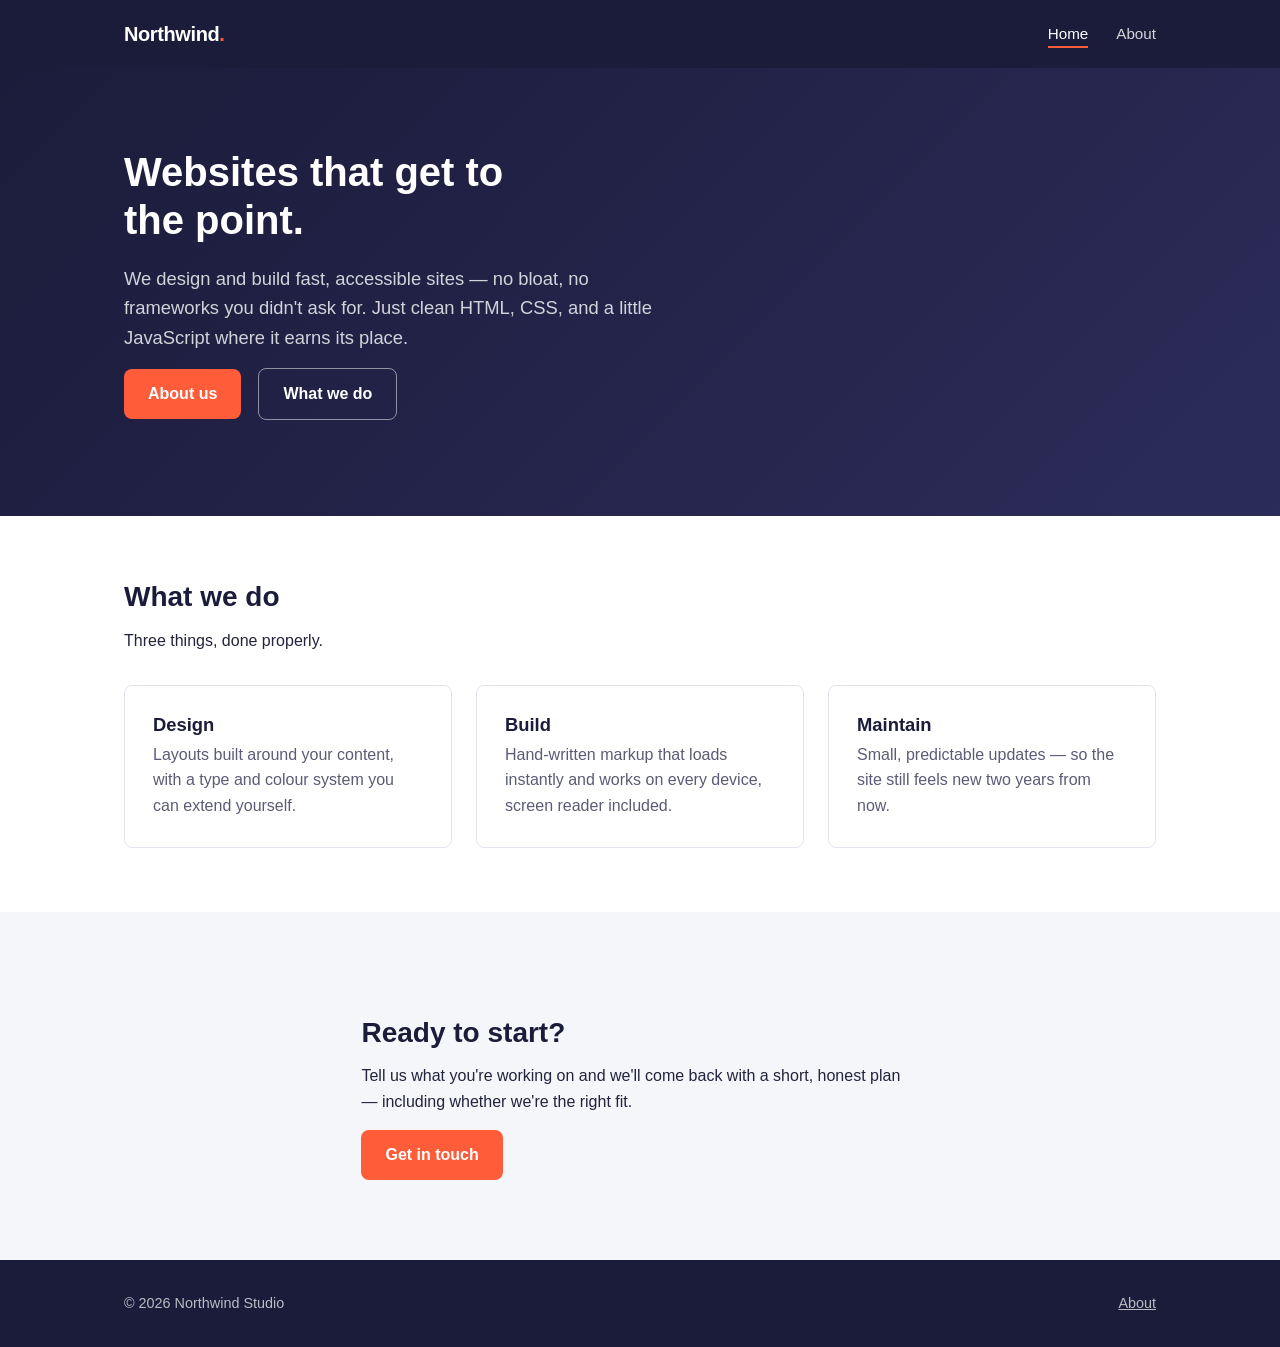
==== index.html @ 4af1ca20 "Add basic static site with homepage, about page and shared stylesheet Plain HTML/CSS/JS with no buil" ====
<!DOCTYPE html>
<html lang="en">
  <head>
    <meta charset="utf-8" />
    <meta name="viewport" content="width=device-width, initial-scale=1" />
    <title>Home — Northwind Studio</title>
    <meta
      name="description"
      content="Northwind Studio builds clear, fast websites for growing teams."
    />
    <link rel="stylesheet" href="styles.css" />
  </head>
  <body>
    <header class="site-header">
      <div class="container">
        <a class="logo" href="index.html">Northwind<span>.</span></a>
        <button
          class="nav-toggle"
          type="button"
          aria-expanded="false"
          aria-controls="site-nav"
        >
          Menu
        </button>
        <nav class="site-nav" id="site-nav" aria-label="Main">
          <ul>
            <li><a href="index.html" class="is-active">Home</a></li>
            <li><a href="about.html">About</a></li>
          </ul>
        </nav>
      </div>
    </header>

    <main>
      <section class="hero">
        <div class="container">
          <h1>Websites that get to the point.</h1>
          <p>
            We design and build fast, accessible sites — no bloat, no
            frameworks you didn't ask for. Just clean HTML, CSS, and a little
            JavaScript where it earns its place.
          </p>
          <p>
            <a class="btn" href="about.html">About us</a>
            <a class="btn btn-secondary" href="#services">What we do</a>
          </p>
        </div>
      </section>

      <section class="section" id="services">
        <div class="container">
          <h2>What we do</h2>
          <p>Three things, done properly.</p>
          <div class="cards">
            <article class="card">
              <h3>Design</h3>
              <p>
                Layouts built around your content, with a type and colour
                system you can extend yourself.
              </p>
            </article>
            <article class="card">
              <h3>Build</h3>
              <p>
                Hand-written markup that loads instantly and works on every
                device, screen reader included.
              </p>
            </article>
            <article class="card">
              <h3>Maintain</h3>
              <p>
                Small, predictable updates — so the site still feels new two
                years from now.
              </p>
            </article>
          </div>
        </div>
      </section>

      <section class="section section-alt">
        <div class="container prose">
          <h2>Ready to start?</h2>
          <p>
            Tell us what you're working on and we'll come back with a short,
            honest plan — including whether we're the right fit.
          </p>
          <p><a class="btn" href="mailto:hello@example.com">Get in touch</a></p>
        </div>
      </section>
    </main>

    <footer class="site-footer">
      <div class="container">
        <span>&copy; <span data-year>2026</span> Northwind Studio</span>
        <span><a href="about.html">About</a></span>
      </div>
    </footer>

    <script src="main.js"></script>
  </body>
</html>
---- styles.css ----
/* ---------------------------------------------
   Shared stylesheet
   --------------------------------------------- */

:root {
  --navy: #1b1b3a;
  --navy-light: #2c2c5a;
  --accent: #ff5c39;
  --accent-dark: #e04a29;
  --text: #23233d;
  --text-muted: #5b5b76;
  --bg: #ffffff;
  --bg-alt: #f5f6fa;
  --border: #e2e4ee;

  --max-width: 1080px;
  --radius: 8px;
  --font: -apple-system, BlinkMacSystemFont, "Segoe UI", Roboto, Helvetica,
    Arial, sans-serif;
}

*,
*::before,
*::after {
  box-sizing: border-box;
}

body {
  margin: 0;
  font-family: var(--font);
  font-size: 16px;
  line-height: 1.6;
  color: var(--text);
  background: var(--bg);
}

h1,
h2,
h3 {
  line-height: 1.2;
  color: var(--navy);
  margin: 0 0 0.5em;
}

h1 {
  font-size: 2.5rem;
}

h2 {
  font-size: 1.75rem;
}

p {
  margin: 0 0 1rem;
}

a {
  color: var(--accent-dark);
}

.container {
  width: 100%;
  max-width: var(--max-width);
  margin: 0 auto;
  padding: 0 1.5rem;
}

/* --- Header / nav --- */

.site-header {
  background: var(--navy);
  color: #fff;
}

.site-header .container {
  display: flex;
  align-items: center;
  justify-content: space-between;
  gap: 1rem;
  min-height: 68px;
}

.logo {
  font-weight: 700;
  font-size: 1.25rem;
  letter-spacing: -0.02em;
  color: #fff;
  text-decoration: none;
}

.logo span {
  color: var(--accent);
}

.nav-toggle {
  display: none;
  background: none;
  border: 1px solid rgba(255, 255, 255, 0.4);
  border-radius: var(--radius);
  color: #fff;
  font-size: 1rem;
  padding: 0.4rem 0.7rem;
  cursor: pointer;
}

.site-nav ul {
  display: flex;
  gap: 1.75rem;
  list-style: none;
  margin: 0;
  padding: 0;
}

.site-nav a {
  color: rgba(255, 255, 255, 0.82);
  text-decoration: none;
  font-size: 0.95rem;
  padding: 0.25rem 0;
  border-bottom: 2px solid transparent;
}

.site-nav a:hover {
  color: #fff;
}

.site-nav a.is-active {
  color: #fff;
  border-bottom-color: var(--accent);
}

/* --- Hero --- */

.hero {
  background: linear-gradient(135deg, var(--navy) 0%, var(--navy-light) 100%);
  color: #fff;
  padding: 5rem 0;
}

.hero h1 {
  color: #fff;
  max-width: 20ch;
}

.hero p {
  font-size: 1.15rem;
  color: rgba(255, 255, 255, 0.8);
  max-width: 55ch;
}

.page-head {
  background: var(--bg-alt);
  border-bottom: 1px solid var(--border);
  padding: 3.5rem 0;
}

.page-head p {
  color: var(--text-muted);
  font-size: 1.1rem;
  max-width: 60ch;
  margin: 0;
}

/* --- Buttons --- */

.btn {
  display: inline-block;
  background: var(--accent);
  color: #fff;
  text-decoration: none;
  font-weight: 600;
  padding: 0.75rem 1.5rem;
  border: none;
  border-radius: var(--radius);
  cursor: pointer;
  font-size: 1rem;
}

.btn:hover {
  background: var(--accent-dark);
}

.btn-secondary {
  background: transparent;
  color: #fff;
  border: 1px solid rgba(255, 255, 255, 0.5);
  margin-left: 0.75rem;
}

.btn-secondary:hover {
  background: rgba(255, 255, 255, 0.1);
}

/* --- Sections & cards --- */

.section {
  padding: 4rem 0;
}

.section-alt {
  background: var(--bg-alt);
}

.cards {
  display: grid;
  grid-template-columns: repeat(auto-fit, minmax(260px, 1fr));
  gap: 1.5rem;
  margin-top: 2rem;
}

.card {
  background: var(--bg);
  border: 1px solid var(--border);
  border-radius: var(--radius);
  padding: 1.75rem;
}

.card h3 {
  font-size: 1.15rem;
  margin-bottom: 0.35rem;
}

.card p {
  color: var(--text-muted);
  margin: 0;
}

.prose {
  max-width: 68ch;
}

.prose h2 {
  margin-top: 2.5rem;
}

.team {
  display: grid;
  grid-template-columns: repeat(auto-fit, minmax(200px, 1fr));
  gap: 1.5rem;
  margin-top: 2rem;
  padding: 0;
  list-style: none;
}

.team li {
  border-left: 3px solid var(--accent);
  padding-left: 1rem;
}

.team strong {
  display: block;
  color: var(--navy);
}

.team span {
  color: var(--text-muted);
  font-size: 0.9rem;
}

/* --- Footer --- */

.site-footer {
  background: var(--navy);
  color: rgba(255, 255, 255, 0.7);
  padding: 2rem 0;
  font-size: 0.9rem;
}

.site-footer .container {
  display: flex;
  flex-wrap: wrap;
  align-items: center;
  justify-content: space-between;
  gap: 0.5rem;
}

.site-footer a {
  color: rgba(255, 255, 255, 0.7);
}

/* --- Small screens --- */

@media (max-width: 700px) {
  h1 {
    font-size: 2rem;
  }

  .nav-toggle {
    display: block;
  }

  .site-header .container {
    flex-wrap: wrap;
    padding-bottom: 0.5rem;
  }

  .site-nav {
    flex-basis: 100%;
  }

  .site-nav[hidden] {
    display: none;
  }

  .site-nav ul {
    flex-direction: column;
    gap: 0.25rem;
    padding-bottom: 0.75rem;
  }

  .btn-secondary {
    margin-left: 0;
    margin-top: 0.75rem;
  }

  .hero {
    padding: 3.5rem 0;
  }
}
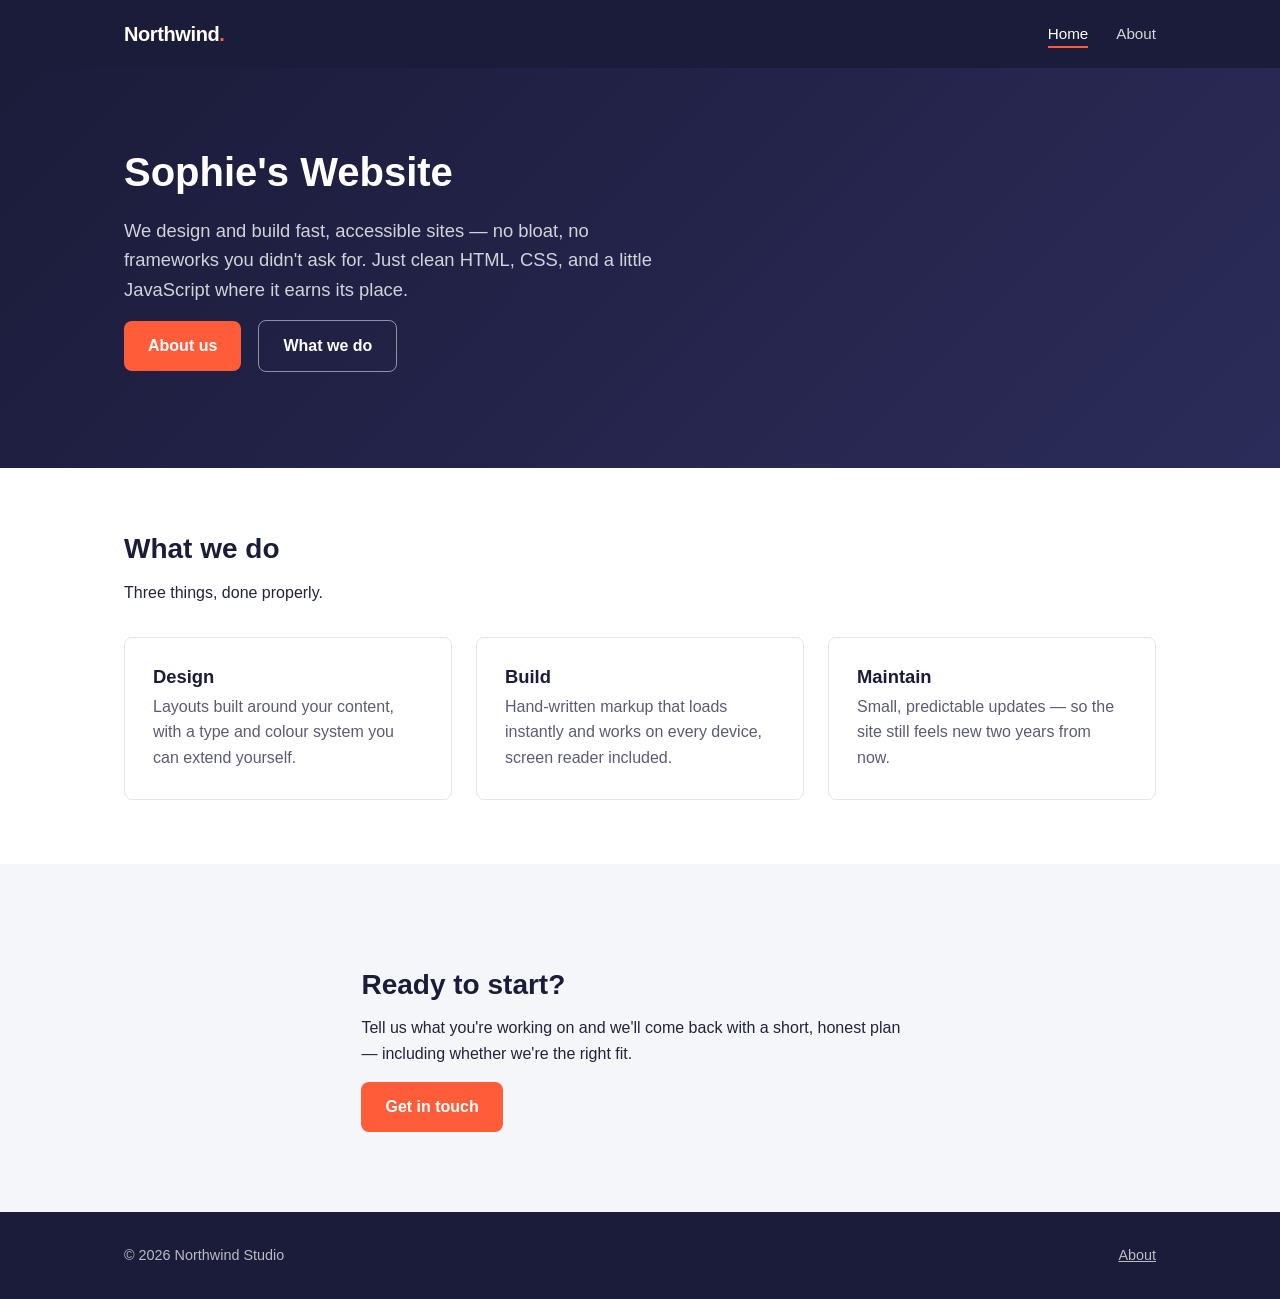
==== commit 86a50517: "Update index.html" ====
--- a/index.html
+++ b/index.html
@@ -3,7 +3,7 @@
   <head>
     <meta charset="utf-8" />
     <meta name="viewport" content="width=device-width, initial-scale=1" />
-    <title>Home — Northwind Studio</title>
+    <title>Home — Sophie Website</title>
     <meta
       name="description"
       content="Northwind Studio builds clear, fast websites for growing teams."
@@ -34,7 +34,7 @@
     <main>
       <section class="hero">
         <div class="container">
-          <h1>Websites that get to the point.</h1>
+          <h1>Sophie's Website</h1>
           <p>
             We design and build fast, accessible sites — no bloat, no
             frameworks you didn't ask for. Just clean HTML, CSS, and a little
